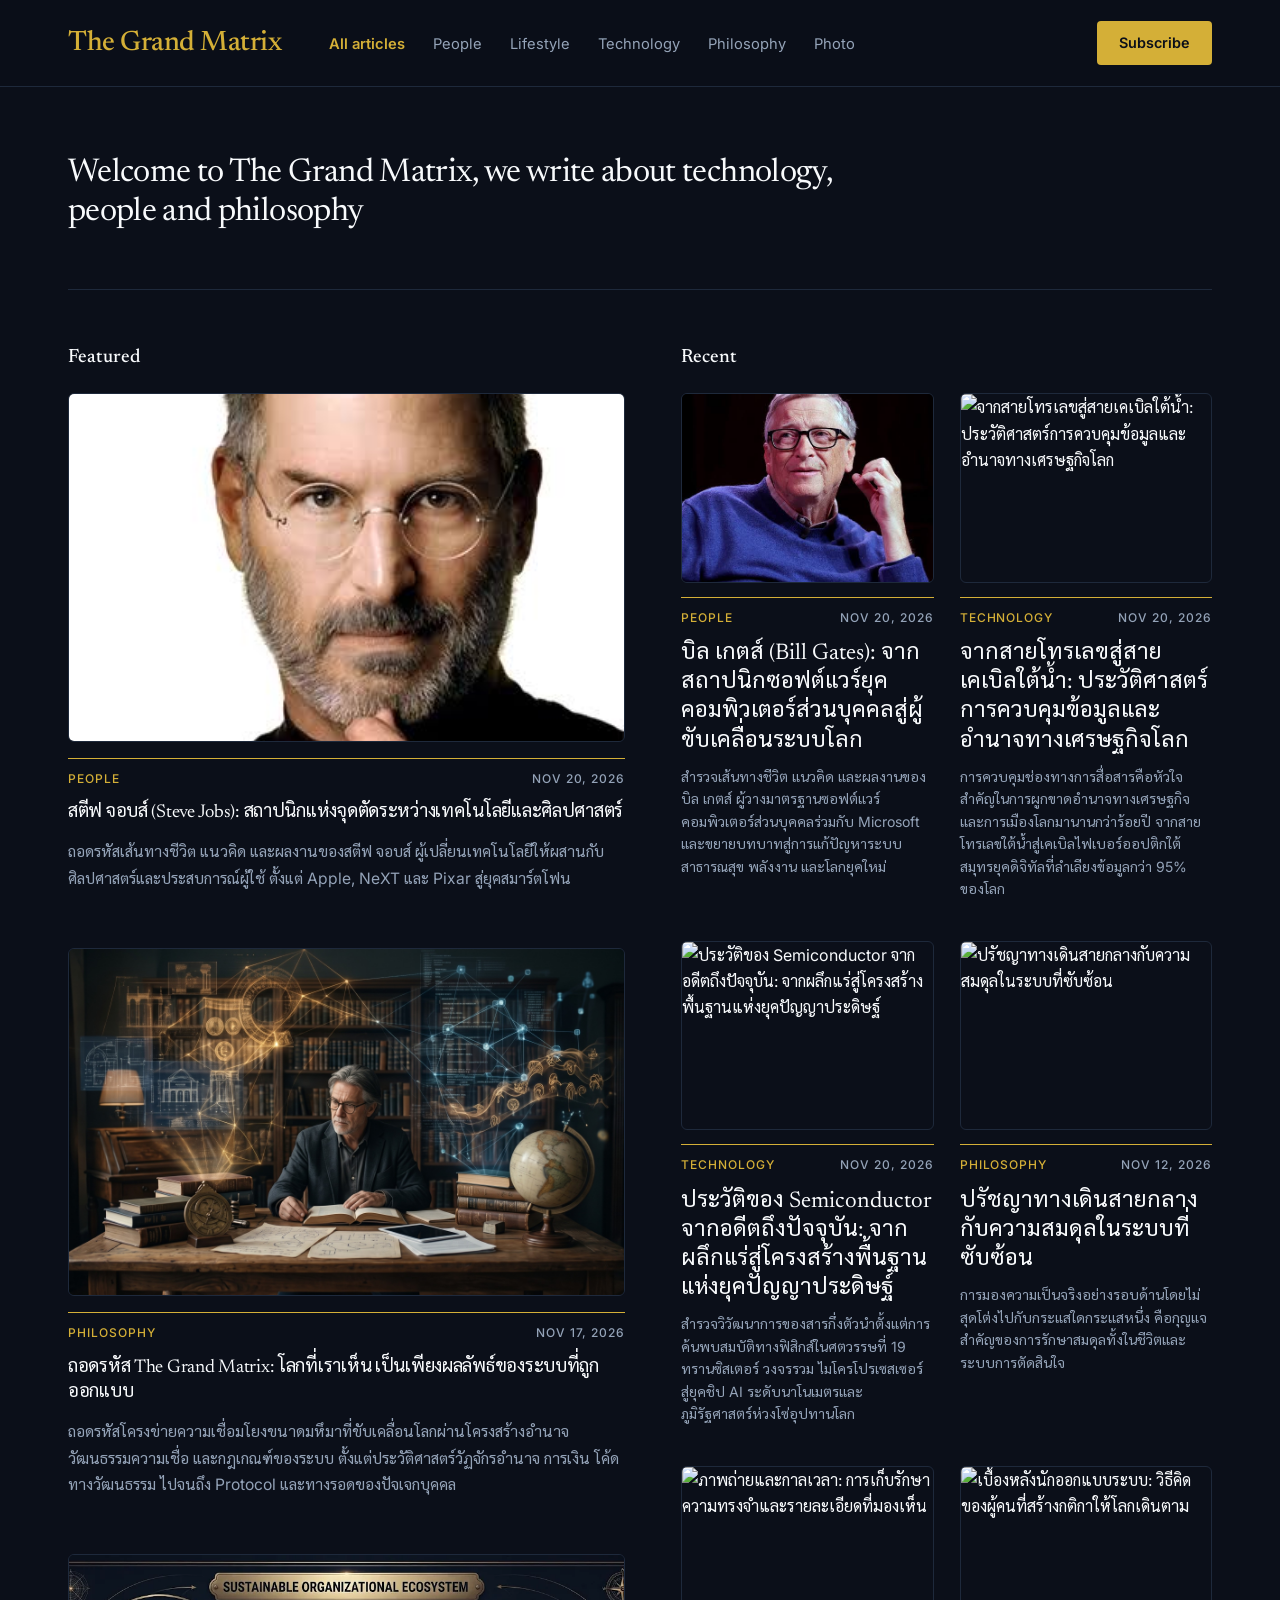
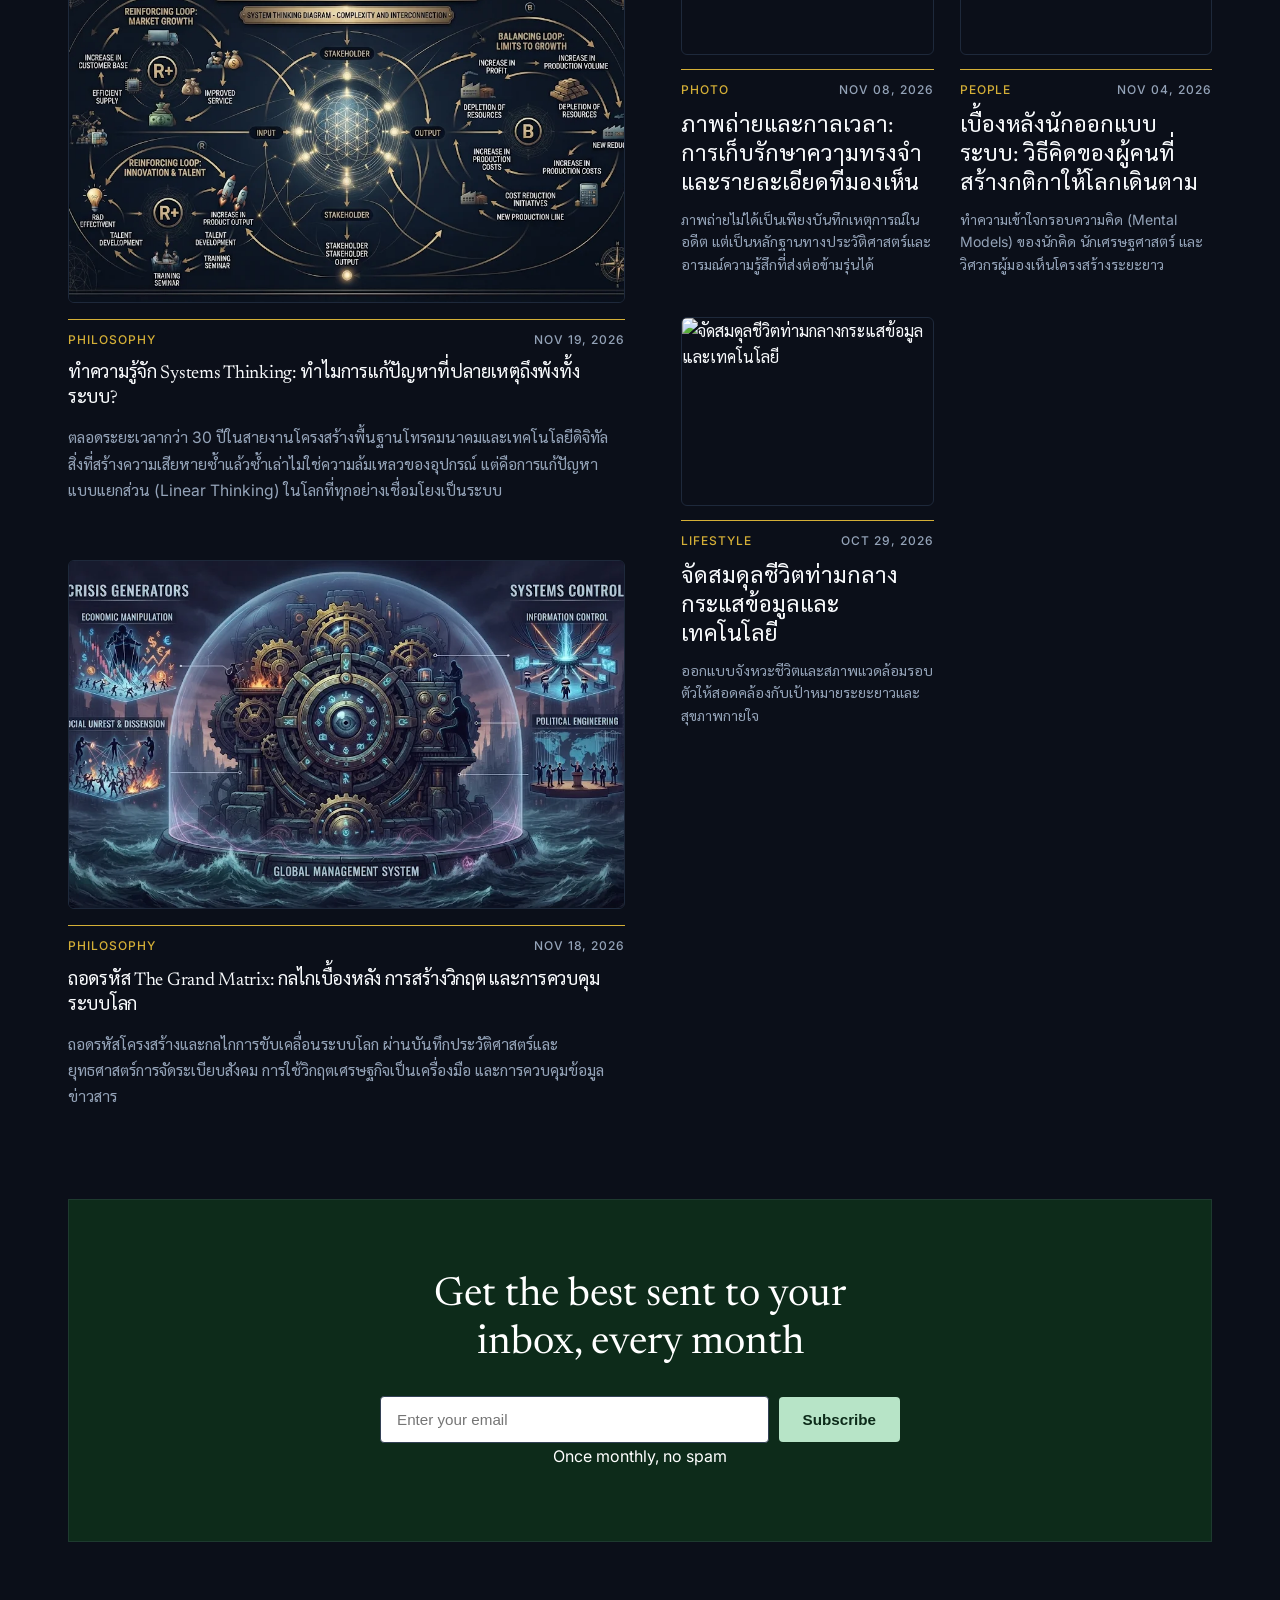
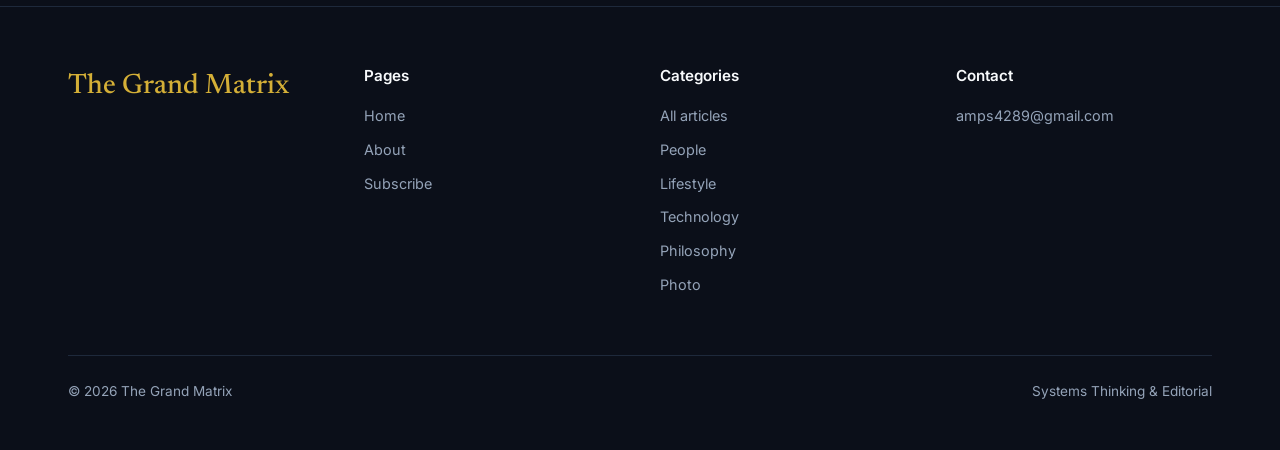
==== index.html @ ad31c452 "Add responsive styles for featured titles Added CSS styles for featured titles with responsive desig" ====
<!DOCTYPE html>
<html lang="th">
<head>
  <meta charset="UTF-8" />
  <meta name="viewport" content="width=device-width, initial-scale=1.0" />
  <title>The Grand Matrix | Technology, People, Lifestyle, Philosophy & Photo</title>
  <meta name="description" content="Welcome to The Grand Matrix, we write about technology, people, lifestyle, philosophy and photo" />
  <link rel="stylesheet" href="style.css" />
</head>
<body>

  <!-- NAVBAR -->
  <header class="navbar">
    <div class="container nav-inner">
      <div class="nav-left">
        <a href="index.html" class="brand-logo">The Grand Matrix</a>
        <ul class="nav-links" id="mainMenu">
          <li><a href="index.html" data-category="ALL" class="active" onclick="filterCategory('ALL', this, event)">All articles</a></li>
          <li><a href="index.html?cat=People" data-category="People" onclick="filterCategory('People', this, event)">People</a></li>
          <li><a href="index.html?cat=Lifestyle" data-category="Lifestyle" onclick="filterCategory('Lifestyle', this, event)">Lifestyle</a></li>
          <li><a href="index.html?cat=Technology" data-category="Technology" onclick="filterCategory('Technology', this, event)">Technology</a></li>
          <li><a href="index.html?cat=Philosophy" data-category="Philosophy" onclick="filterCategory('Philosophy', this, event)">Philosophy</a></li>
          <li><a href="index.html?cat=Photo" data-category="Photo" onclick="filterCategory('Photo', this, event)">Photo</a></li>
        </ul>
      </div>
      <div class="nav-right">
        <a href="#newsletter" class="btn-subscribe">Subscribe</a>
      </div>
      <button class="mobile-toggle" onclick="document.getElementById('mainMenu').classList.toggle('active')">&#9776;</button>
    </div>
  </header>

  <div class="container">
    <!-- HERO SECTION -->
    <section class="hero-section">
      <h1 class="hero-title">Welcome to The Grand Matrix, we write about technology, people and philosophy</h1>
    </section>

    <!-- EDITORIAL ASYMMETRIC GRID -->
    <main class="editorial-layout" id="editorialLayout">
      <!-- Left Column: Featured -->
      <section class="featured-column" id="featuredColumn">
        <div class="section-label">Featured</div>
        <div class="featured-list" id="featuredList"></div>
      </section>

      <!-- Right Column: Recent -->
      <section class="recent-column">
        <div class="section-label" id="recentLabel">Recent</div>
        <div class="recent-grid" id="recentGrid"></div>
      </section>
    </main>

    <!-- NEWSLETTER -->
    <section class="newsletter-box" id="newsletter">
      <h2>Get the best sent to your inbox, every month</h2>
      <form class="newsletter-form" onsubmit="event.preventDefault(); alert('ขอบคุณที่ติดตาม The Grand Matrix ครับ'); this.reset();">
        <input type="email" placeholder="Enter your email" required />
        <button type="submit">Subscribe</button>
      </form>
      <div class="newsletter-note">Once monthly, no spam</div>
    </section>
  </div>

 <!-- FOOTER (3 คอลัมน์: 1. Pages, 2. Categories, 3. Contact) -->
  <footer style="border-top: 1px solid #1e293b; padding: 56px 0 48px 0; color: #94a3b8; width: 100%;">
    <div class="container">
      <div style="display: grid; grid-template-columns: repeat(auto-fit, minmax(180px, 1fr)); gap: 40px; margin-bottom: 48px; align-items: start;">

        <div>
          <a href="index.html" style="font-family: 'Newsreader', 'Sarabun', Georgia, serif; font-size: 1.75rem; font-weight: 500; color: #d4af37; text-decoration: none;">The Grand Matrix</a>
        </div>
<div>
          <h4 style="color: #f8fafc; font-size: 0.95rem; margin-bottom: 16px; font-weight: 600;">Pages</h4>
          <ul style="list-style: none; padding: 0; margin: 0;">
            <li style="margin-bottom: 10px; font-size: 0.9rem;"><a href="index.html" style="color: #94a3b8; text-decoration: none;">Home</a></li>
            <li style="margin-bottom: 10px; font-size: 0.9rem;"><a href="about.html" style="color: #94a3b8; text-decoration: none;">About</a></li>
            <li style="margin-bottom: 10px; font-size: 0.9rem;"><a href="#newsletter" style="color: #94a3b8; text-decoration: none;">Subscribe</a></li>
          </ul>
        </div>
       

        <div>
          <h4 style="color: #f8fafc; font-size: 0.95rem; margin-bottom: 16px; font-weight: 600;">Categories</h4>
          <ul style="list-style: none; padding: 0; margin: 0;">
            <li style="margin-bottom: 10px; font-size: 0.9rem;"><a href="index.html" style="color: #94a3b8; text-decoration: none;">All articles</a></li>
            <li style="margin-bottom: 10px; font-size: 0.9rem;"><a href="index.html?cat=People" style="color: #94a3b8; text-decoration: none;">People</a></li>
            <li style="margin-bottom: 10px; font-size: 0.9rem;"><a href="index.html?cat=Lifestyle" style="color: #94a3b8; text-decoration: none;">Lifestyle</a></li>
            <li style="margin-bottom: 10px; font-size: 0.9rem;"><a href="index.html?cat=Technology" style="color: #94a3b8; text-decoration: none;">Technology</a></li>
            <li style="margin-bottom: 10px; font-size: 0.9rem;"><a href="index.html?cat=Philosophy" style="color: #94a3b8; text-decoration: none;">Philosophy</a></li>
            <li style="margin-bottom: 10px; font-size: 0.9rem;"><a href="index.html?cat=Photo" style="color: #94a3b8; text-decoration: none;">Photo</a></li>
          </ul>
        </div>

        <div>
          <h4 style="color: #f8fafc; font-size: 0.95rem; margin-bottom: 16px; font-weight: 600;">Contact</h4>
          <ul style="list-style: none; padding: 0; margin: 0;">
            <li style="margin-bottom: 10px; font-size: 0.9rem;"><a href="mailto:amps4289@gmail.com" style="color: #94a3b8; text-decoration: none;">amps4289@gmail.com</a></li>
          </ul>
        </div>

      </div>

      <div style="border-top: 1px solid #1e293b; padding-top: 24px; display: flex; justify-content: space-between; font-size: 0.85rem; color: #94a3b8;">
        <span>&copy; 2026 The Grand Matrix</span>
        <span>Systems Thinking &amp; Editorial</span>
      </div>
    </div>
  </footer>

  <script src="posts-data.js"></script>
  <script>
    function renderPosts(category = 'ALL') {
      const featuredList = document.getElementById('featuredList');
      const recentGrid = document.getElementById('recentGrid');
      const featuredColumn = document.getElementById('featuredColumn');
      const editorialLayout = document.getElementById('editorialLayout');
      const recentLabel = document.getElementById('recentLabel');

      featuredList.innerHTML = '';
      recentGrid.innerHTML = '';

      if (category === 'ALL') {
        featuredColumn.style.display = 'block';
        editorialLayout.style.gridTemplateColumns = '';
        recentLabel.textContent = 'Recent';

        const featuredPosts = BLOG_POSTS.filter(p => p.featured);
        const recentPosts = BLOG_POSTS.filter(p => !p.featured);

        featuredPosts.forEach(post => {
          featuredList.innerHTML += `
            <article class="featured-card">
              <a href="post.html?id=${post.id}">
                <img src="${post.image}" alt="${post.title}" loading="lazy" />
              </a>
              <div class="meta-bar">
                <span>${post.category}</span>
                <span class="meta-date">${post.date}</span>
              </div>
              <h2 class="featured-title">
                <a href="post.html?id=${post.id}">${post.title}</a>
              </h2>
              <p class="featured-excerpt">${post.excerpt}</p>
            </article>
          `;
        });

        recentPosts.forEach(post => {
          recentGrid.innerHTML += `
            <article class="recent-card">
              <a href="post.html?id=${post.id}">
                <img src="${post.image}" alt="${post.title}" loading="lazy" />
              </a>
              <div class="meta-bar">
                <span>${post.category}</span>
                <span class="meta-date">${post.date}</span>
              </div>
              <h3 class="recent-title">
                <a href="post.html?id=${post.id}">${post.title}</a>
              </h3>
              <p class="recent-excerpt">${post.excerpt}</p>
            </article>
          `;
        });
      } else {
        featuredColumn.style.display = 'none';
        editorialLayout.style.gridTemplateColumns = '1fr';
        recentLabel.textContent = category;

        const filtered = BLOG_POSTS.filter(p => p.category.toLowerCase() === category.toLowerCase());
        filtered.forEach(post => {
          recentGrid.innerHTML += `
            <article class="recent-card">
              <a href="post.html?id=${post.id}">
                <img src="${post.image}" alt="${post.title}" loading="lazy" />
              </a>
              <div class="meta-bar">
                <span>${post.category}</span>
                <span class="meta-date">${post.date}</span>
              </div>
              <h3 class="recent-title">
                <a href="post.html?id=${post.id}">${post.title}</a>
              </h3>
              <p class="recent-excerpt">${post.excerpt}</p>
            </article>
          `;
        });
      }
    }

    function filterCategory(category, element, event) {
      if (event) event.preventDefault();
      document.querySelectorAll('.nav-links a').forEach(a => a.classList.remove('active'));
      if (element) element.classList.add('active');
      document.getElementById('mainMenu').classList.remove('active');
      renderPosts(category);
    }

    const params = new URLSearchParams(window.location.search);
    const initialCat = params.get('cat') || 'ALL';
    const activeNav = document.querySelector(`.nav-links a[data-category="${initialCat}"]`);
    filterCategory(initialCat, activeNav);
  </script>
  <style>
  body h2.featured-title,
  body h2.featured-title a,
  body .featured-title,
  body .featured-title a {
    font-size: clamp(1rem, 1.45vw, 1.25rem) !important;
    line-height: 1.35 !important;
  }

  @media (max-width: 768px) {
    body h2.featured-title,
    body h2.featured-title a,
    body .featured-title,
    body .featured-title a {
      font-size: 1rem !important;
      line-height: 1.35 !important;
    }
  }
</style>
</body>
</html>
---- style.css ----
@import url('https://fonts.googleapis.com/css2?family=Inter:wght@400;500;600&family=Newsreader:ital,opsz,wght@0,6..72,400;0,6..72,500;0,6..72,600;1,6..72,400&family=Sarabun:wght@300;400;500;600;700&display=swap');

:root {
  --bg-main: #0b0f19;
  --bg-card: #111827;
  --bg-newsletter: #0d2b1a;
  --text-primary: #f8fafc;
  --text-secondary: #94a3b8;
  --accent-gold: #d4af37;
  --accent-mint: #b7e4c7;
  --border-subtle: #1e293b;
  --font-serif: 'Newsreader', 'Sarabun', Georgia, serif;
  --font-sans: 'Inter', 'Sarabun', -apple-system, sans-serif;
}

* {
  box-sizing: border-box;
  margin: 0;
  padding: 0;
}

body {
  background-color: var(--bg-main);
  color: var(--text-primary);
  font-family: var(--font-sans);
  line-height: 1.65;
  -webkit-font-smoothing: antialiased;
}

a {
  color: inherit;
  text-decoration: none;
  transition: color 0.2s ease, opacity 0.2s ease;
}

img {
  max-width: 100%;
  height: auto;
  display: block;
  border-radius: 6px;
}

.container {
  max-width: 1200px;
  margin: 0 auto;
  padding: 0 28px;
}

/* --- 1. NAVBAR --- */
.navbar {
  border-bottom: 1px solid var(--border-subtle);
  padding: 20px 0;
  position: sticky;
  top: 0;
  background: rgba(11, 15, 25, 0.95);
  backdrop-filter: blur(10px);
  z-index: 1000;
}

.nav-inner {
  display: flex;
  justify-content: space-between;
  align-items: center;
}

.nav-left {
  display: flex;
  align-items: center;
  gap: 48px;
}

.brand-logo {
  font-family: var(--font-serif);
  font-size: 1.75rem;
  font-weight: 500;
  color: var(--accent-gold);
  letter-spacing: -0.5px;
}

.nav-links {
  display: flex;
  gap: 28px;
  list-style: none;
}

.nav-links a {
  font-size: 0.92rem;
  color: var(--text-secondary);
  font-weight: 400;
  cursor: pointer;
}

.nav-links a:hover,
.nav-links a.active {
  color: var(--accent-gold);
  font-weight: 600;
}

.nav-right {
  display: flex;
  align-items: center;
  gap: 28px;
}

.nav-right a.about-link {
  font-size: 0.92rem;
  color: var(--text-secondary);
}

.nav-right a.about-link:hover {
  color: var(--text-primary);
}

.btn-subscribe {
  background-color: var(--accent-gold);
  color: #0b0f19 !important;
  padding: 10px 22px;
  border-radius: 4px;
  font-size: 0.9rem;
  font-weight: 600;
}

.btn-subscribe:hover {
  opacity: 0.9;
}

.mobile-toggle {
  display: none;
  background: none;
  border: none;
  color: var(--text-primary);
  font-size: 1.6rem;
  cursor: pointer;
}

/* --- 2. HERO WELCOME SECTION --- */
.hero-section {
  padding: 68px 0 56px 0;
  border-bottom: 1px solid var(--border-subtle);
  margin-bottom: 52px;
}

.hero-title {
  font-family: var(--font-serif);
  font-size: 2.05rem;
  font-weight: 400;
  line-height: 1.18;
  max-width: 780px;
  color: var(--text-primary);
  letter-spacing: -0.02em;
}

/* --- 3. ASYMMETRIC EDITORIAL GRID --- */
.editorial-layout {
  display: grid;
  grid-template-columns: 1.05fr 1fr;
  gap: 56px;
  margin-bottom: 88px;
}

.section-label {
  font-family: var(--font-serif);
  font-size: 1.2rem;
  color: var(--text-primary);
  margin-bottom: 20px;
  font-weight: 500;
}

.featured-list {
  display: flex;
  flex-direction: column;
  gap: 56px;
}

.featured-card img {
  width: 100%;
  aspect-ratio: 16 / 10;
  object-fit: cover;
  margin-bottom: 16px;
  border: 1px solid var(--border-subtle);
}

.meta-bar {
  display: flex;
  justify-content: space-between;
  align-items: center;
  border-top: 1px solid var(--accent-gold);
  padding-top: 10px;
  margin-bottom: 12px;
  font-size: 0.75rem;
  text-transform: uppercase;
  letter-spacing: 0.08em;
  color: var(--accent-gold);
  font-weight: 500;
}

.meta-date {
  color: var(--text-secondary);
}

.featured-title {
  font-family: var(--font-serif);
  font-size: 2.35rem;
  line-height: 1.2;
  margin-bottom: 14px;
  font-weight: 400;
  color: var(--text-primary);
  letter-spacing: -0.015em;
}

.featured-title a:hover {
  color: var(--accent-gold);
}

.featured-excerpt {
  color: var(--text-secondary);
  font-size: 0.98rem;
  line-height: 1.68;
}

.recent-grid {
  display: grid;
  grid-template-columns: 1fr 1fr;
  gap: 40px 26px;
}

.recent-card img {
  width: 100%;
  aspect-ratio: 4 / 3;
  object-fit: cover;
  margin-bottom: 14px;
  border: 1px solid var(--border-subtle);
}

.recent-title {
  font-family: var(--font-serif);
  font-size: 1.42rem;
  line-height: 1.28;
  margin-bottom: 10px;
  font-weight: 400;
  color: var(--text-primary);
}

.recent-title a:hover {
  color: var(--accent-gold);
}

.recent-excerpt {
  color: var(--text-secondary);
  font-size: 0.88rem;
  line-height: 1.6;
}

/* --- 4. SINGLE POST VIEW --- */
.single-post-wrap {
  max-width: 780px;
  margin: 48px auto 84px auto;
}

.back-link {
  display: inline-block;
  color: var(--accent-gold);
  font-size: 0.9rem;
  margin-bottom: 24px;
  font-weight: 500;
}

.single-post-title {
  font-family: var(--font-serif);
  font-size: 2.8rem;
  line-height: 1.2;
  margin-bottom: 24px;
  color: var(--text-primary);
  font-weight: 400;
}

.single-hero-img {
  width: 100%;
  aspect-ratio: 16 / 9;
  object-fit: cover;
  margin-bottom: 36px;
  border: 1px solid var(--border-subtle);
}

.single-post-body {
  font-size: 1.08rem;
  line-height: 1.85;
  color: #cbd5e1;
}

.single-post-body h2,
.single-post-body h3 {
  font-family: var(--font-serif);
  color: var(--accent-gold);
  font-weight: 500;
  margin: 36px 0 14px 0;
}

.single-post-body p {
  margin-bottom: 22px;
}

.single-post-body blockquote {
  border-left: 2px solid var(--accent-gold);
  padding-left: 20px;
  margin: 28px 0;
  color: var(--text-primary);
  font-family: var(--font-serif);
  font-size: 1.25rem;
  font-style: italic;
}

.video-container {
  position: relative;
  padding-bottom: 56.25%;
  height: 0;
  overflow: hidden;
  border-radius: 6px;
  border: 1px solid var(--border-subtle);
  margin: 32px 0;
}

.video-container iframe {
  position: absolute;
  top: 0;
  left: 0;
  width: 100%;
  height: 100%;
  border: 0;
}

.keywords-box {
  margin-top: 40px;
  padding-top: 20px;
  border-top: 1px solid var(--border-subtle);
  display: flex;
  flex-wrap: wrap;
  gap: 8px;
  align-items: center;
}

.keyword-tag {
  background: var(--bg-card);
  border: 1px solid var(--border-subtle);
  color: var(--text-secondary);
  font-size: 0.8rem;
  padding: 4px 12px;
  border-radius: 4px;
}

/* --- 5. NEWSLETTER BANNER (กล่องแนวนอนตามภาพตัวอย่าง) --- */
.newsletter-box {
  background-color: var(--bg-newsletter);
  border: 1px solid #1e3a2f;
  color: #ffffff;
  padding: 72px 24px;
  text-align: center;
  margin-bottom: 64px;
}

.newsletter-box h2 {
  font-family: var(--font-serif);
  font-size: 2.5rem;
  font-weight: 400;
  max-width: 520px;
  margin: 0 auto 28px auto;
  line-height: 1.2;
}

.newsletter-form {
  display: flex;
  flex-direction: row;
  justify-content: center;
  align-items: center;
  max-width: 520px;
  margin: 0 auto;
  gap: 10px;
}

.newsletter-form input {
  flex: 1;
  padding: 14px 16px;
  border-radius: 4px;
  border: 1px solid #334155;
  background: #ffffff;
  color: #0b0f19;
  font-size: 0.95rem;
}

.newsletter-form button {
  padding: 14px 24px;
  border-radius: 4px;
  border: none;
  background: var(--accent-mint);
  color: #0d2b1a;
  font-weight: 600;
  font-size: 0.95rem;
  cursor: pointer;
  white-space: nowrap;

/* --- บังคับจัด Footer เป็น 4 ส่วนแนวนอน (โลโก้ซ้าย + 3 คอลัมน์: Pages, Categories, Contact) --- */
.site-footer {
  border-top: 1px solid #1e293b;
  padding: 56px 0 48px 0;
  color: #94a3b8;
  width: 100%;
}

.footer-grid {
  display: grid !important;
  grid-template-columns: 1.6fr 1fr 1fr 1.3fr !important;
  gap: 40px !important;
  margin-bottom: 48px !important;
  align-items: start !important;
}

.footer-col h4 {
  color: #f8fafc !important;
  font-size: 0.95rem !important;
  margin-bottom: 16px !important;
  font-weight: 600 !important;
}

.footer-col ul {
  list-style: none !important;
  padding: 0 !important;
  margin: 0 !important;
}

.footer-col li {
  margin-bottom: 10px !important;
  font-size: 0.9rem !important;
  list-style-type: none !important;
}

.footer-col a {
  color: #94a3b8 !important;
  text-decoration: none !important;
}

.footer-col a:hover {
  color: #d4af37 !important;
}

.footer-bottom {
  border-top: 1px solid #1e293b;
  padding-top: 24px;
  display: flex;
  justify-content: space-between;
  font-size: 0.85rem;
  color: #94a3b8;
}

/* บนมือถือหรือจอแคบ ให้เรียงเป็น 2 คอลัมน์ หรือ 1 คอลัมน์อัตโนมัติ */
@media (max-width: 768px) {
  .footer-grid {
    grid-template-columns: 1fr 1fr !important;
    gap: 28px !important;
  }
}

@media (max-width: 480px) {
  .footer-grid {
    grid-template-columns: 1fr !important;
  }

  /* ปรับขนาด Header / Title ให้ยืดหยุ่นตามขนาดหน้าจอ (Responsive) */
header h1, .site-title, .logo {
  font-size: clamp(1.35rem, 3.5vw, 2.2rem) !important;
  line-height: 1.25 !important;
}

/* หัวข้อหลักของบทความในหน้าอ่านบทความ (post.html) */
.post-header h1, article h1, .article-title {
  font-size: clamp(1.45rem, 4vw, 2.3rem) !important;
  line-height: 1.35 !important;
}

/* หัวข้อย่อยภายในเนื้อหาบทความ */
.post-content h2, article h2 {
  font-size: clamp(1.15rem, 3vw, 1.5rem) !important;
  line-height: 1.4 !important;
  margin-top: 1.6rem !important;
}

.post-content h3, article h3 {
  font-size: clamp(1.05rem, 2.5vw, 1.25rem) !important;
  line-height: 1.4 !important;
}

/* ปรับลดขนาดเพิ่มเติมเฉพาะบนหน้าจอมือถือ (กว้างไม่เกิน 768px) */
@media (max-width: 768px) {
  header h1, .site-title, .logo {
    font-size: 1.3rem !important;
  }

  .post-header h1, article h1, .article-title {
    font-size: 1.4rem !important;
    line-height: 1.35 !important;
  }

  .post-content h2, article h2 {
    font-size: 1.15rem !important;
  }

  /* หัวข้อการ์ดบทความในหน้าแรก (index.html) */
  .post-card h2, .post-card h3, .card-title {
    font-size: 1.1rem !important;
    line-height: 1.35 !important;
  }
}
  /* ปรับขนาดหัวข้อหลัก (H1) ของบทความให้เล็กลงอีกนิดและสมดุลบนมือถือ */
.post-header h1,
.article-header h1,
article h1,
h1.post-title,
h1.article-title {
  font-size: clamp(1.2rem, 2.8vw, 1.85rem) !important;
  line-height: 1.32 !important;
  margin-top: 0.4rem !important;
  margin-bottom: 0.75rem !important;
}

/* ปรับขนาดข้อความเกริ่นนำ (Excerpt / Lead) ใต้หัวข้อให้อยู่ในสัดส่วนที่พอดี */
.post-header p,
.article-header p,
.post-excerpt,
.article-excerpt {
  font-size: clamp(0.88rem, 1.5vw, 1.02rem) !important;
  line-height: 1.55 !important;
}

/* ปรับลดเพิ่มเติมเฉพาะหน้าจอมือถือ */
@media (max-width: 768px) {
  .post-header h1,
  .article-header h1,
  article h1,
  h1.post-title,
  h1.article-title {
    font-size: 1.15rem !important;
    line-height: 1.32 !important;
  }

  .post-header p,
  .article-header p,
  .post-excerpt,
  .article-excerpt {
    font-size: 0.86rem !important;
    line-height: 1.5 !important;
  }
}/* 1. ปรับขนาดข้อความ Welcome ด้านบนสุดให้เล็กลงและกระชับขึ้น */
.hero h1,
.hero-title,
.welcome-title,
section.hero h1,
main > section:first-child h1 {
  font-size: clamp(1.35rem, 2.6vw, 2.05rem) !important;
  line-height: 1.3 !important;
}

/* 2. ปรับขนาดหัวข้อในคอลัมน์ Featured ให้เล็กลง เพื่อให้สมดุลกับด้านล่าง */
.featured h2,
.featured h3,
.featured-post h2,
.featured-post h3,
.featured-card h2,
.featured-card h3,
[class*="featured"] h2,
[class*="featured"] h3 {
  font-size: clamp(1.1rem, 1.65vw, 1.15rem) !important;
  line-height: 1.35 !important;
}

/* ปรับลดเพิ่มเติมเฉพาะหน้าจอมือถือ (กว้างไม่เกิน 768px) */
@media (max-width: 768px) {
  .hero h1,
  .hero-title,
  .welcome-title,
  section.hero h1,
  main > section:first-child h1 {
    font-size: 1.25rem !important;
    line-height: 1.32 !important;
  }

  .featured h2,
  .featured h3,
  .featured-post h2,
  .featured-post h3,
  .featured-card h2,
  .featured-card h3,
  [class*="featured"] h2,
  [class*="featured"] h3 {
    font-size: 1.05rem !important;
    line-height: 1.35 !important;
  }
}
  
}
/* ปรับขนาดหัวข้อ Featured ให้เล็กลงและสมดุลทั้งบนคอมและมือถือ */
h2.featured-title,
h2.featured-title a,
.featured-title,
.featured-title a {
  font-size: clamp(1rem, 1.45vw, 1.25rem) !important;
  line-height: 1.35 !important;
}

@media (max-width: 768px) {
  h2.featured-title,
  h2.featured-title a,
  .featured-title,
  .featured-title a {
    font-size: 1rem !important;
    line-height: 1.35 !important;
  }
}
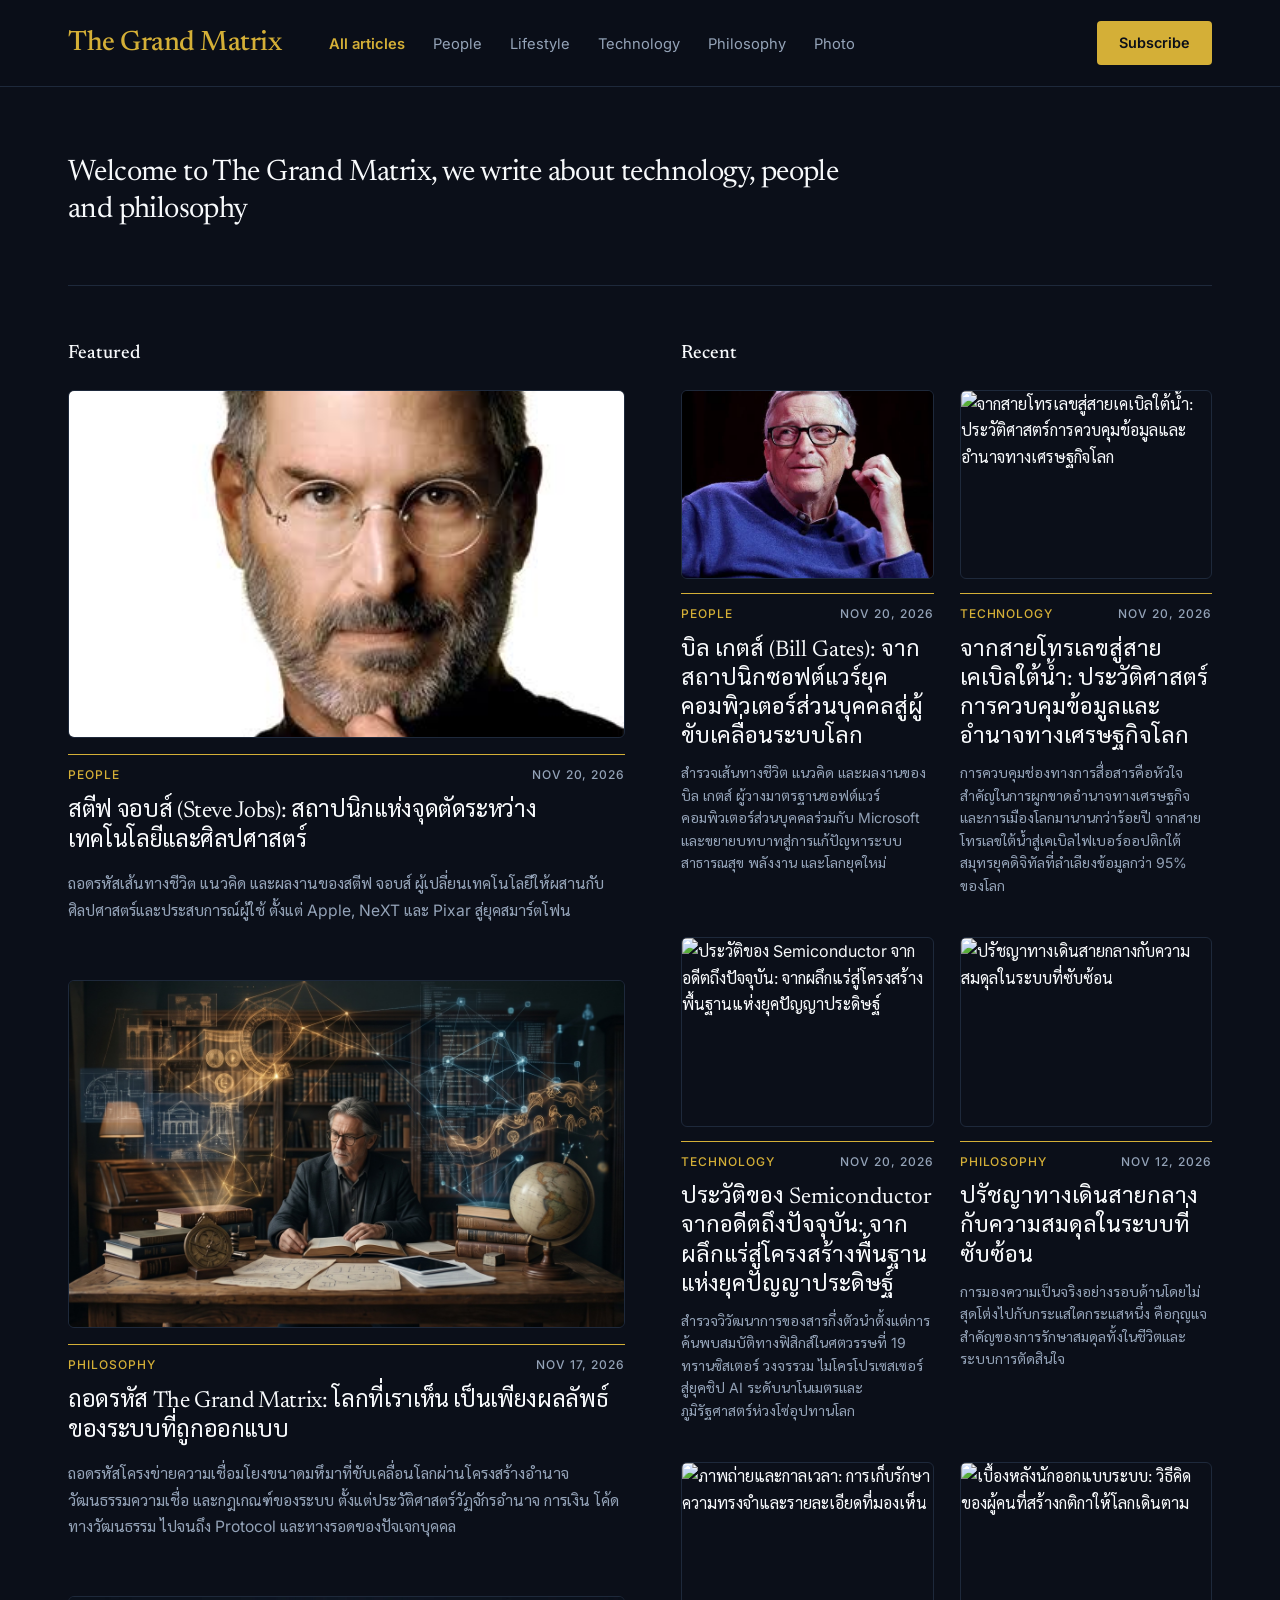
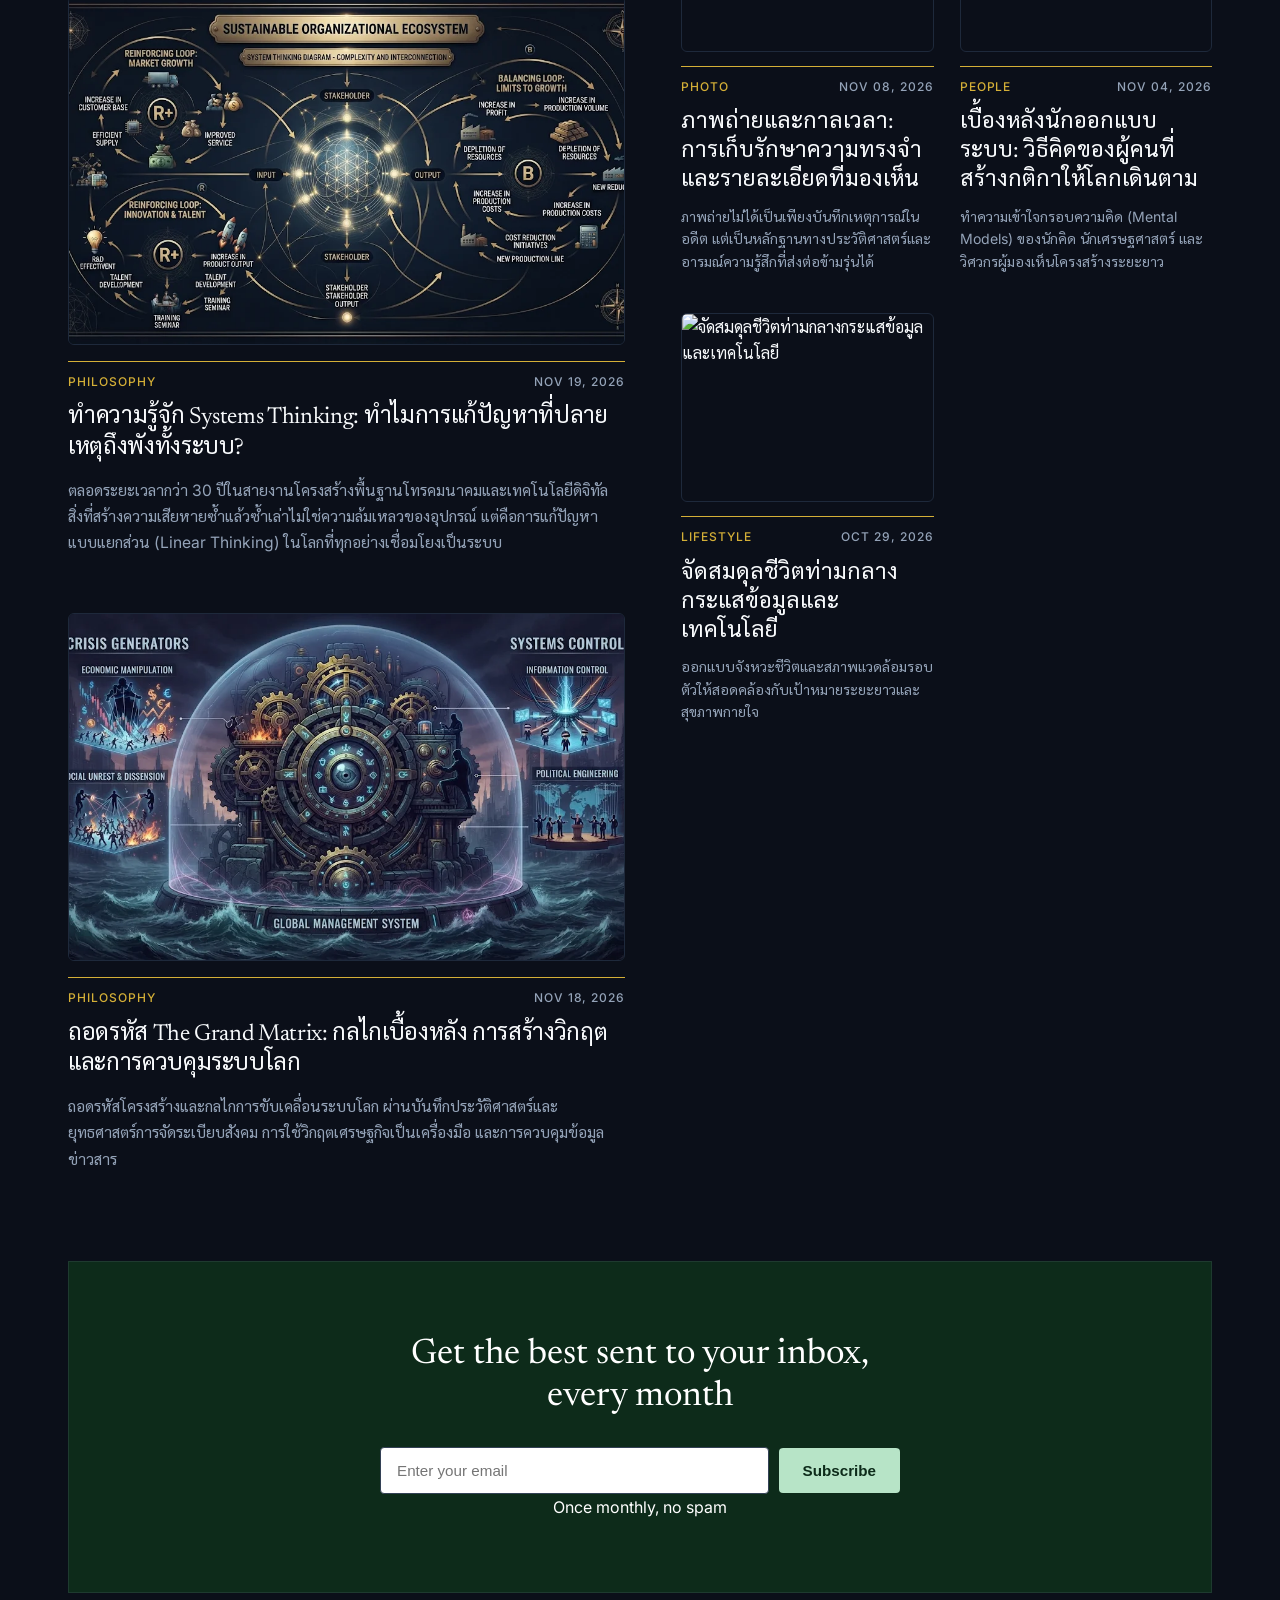
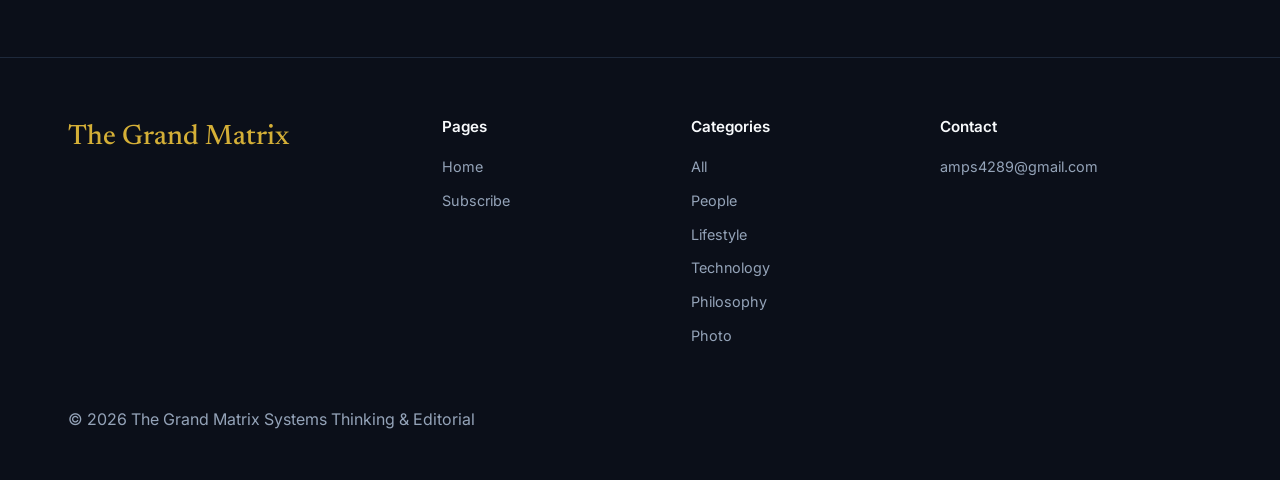
==== commit 3ed7ac27: "Add files via upload" ====
--- a/index.html
+++ b/index.html
@@ -62,46 +62,45 @@
     </section>
   </div>
 
- <!-- FOOTER (3 คอลัมน์: 1. Pages, 2. Categories, 3. Contact) -->
-  <footer style="border-top: 1px solid #1e293b; padding: 56px 0 48px 0; color: #94a3b8; width: 100%;">
+  <!-- FOOTER (3 คอลัมน์: 1. Pages, 2. Categories, 3. Contact) -->
+  <footer class="site-footer">
     <div class="container">
-      <div style="display: grid; grid-template-columns: repeat(auto-fit, minmax(180px, 1fr)); gap: 40px; margin-bottom: 48px; align-items: start;">
+      <div class="footer-grid">
 
         <div>
           <a href="index.html" style="font-family: 'Newsreader', 'Sarabun', Georgia, serif; font-size: 1.75rem; font-weight: 500; color: #d4af37; text-decoration: none;">The Grand Matrix</a>
         </div>
-<div>
-          <h4 style="color: #f8fafc; font-size: 0.95rem; margin-bottom: 16px; font-weight: 600;">Pages</h4>
-          <ul style="list-style: none; padding: 0; margin: 0;">
-            <li style="margin-bottom: 10px; font-size: 0.9rem;"><a href="index.html" style="color: #94a3b8; text-decoration: none;">Home</a></li>
-            <li style="margin-bottom: 10px; font-size: 0.9rem;"><a href="about.html" style="color: #94a3b8; text-decoration: none;">About</a></li>
-            <li style="margin-bottom: 10px; font-size: 0.9rem;"><a href="#newsletter" style="color: #94a3b8; text-decoration: none;">Subscribe</a></li>
+
+        <div class="footer-col">
+          <h4>Pages</h4>
+          <ul>
+            <li><a href="index.html">Home</a></li>
+            <li><a href="#newsletter">Subscribe</a></li>
           </ul>
         </div>
-       
-
-        <div>
-          <h4 style="color: #f8fafc; font-size: 0.95rem; margin-bottom: 16px; font-weight: 600;">Categories</h4>
-          <ul style="list-style: none; padding: 0; margin: 0;">
-            <li style="margin-bottom: 10px; font-size: 0.9rem;"><a href="index.html" style="color: #94a3b8; text-decoration: none;">All articles</a></li>
-            <li style="margin-bottom: 10px; font-size: 0.9rem;"><a href="index.html?cat=People" style="color: #94a3b8; text-decoration: none;">People</a></li>
-            <li style="margin-bottom: 10px; font-size: 0.9rem;"><a href="index.html?cat=Lifestyle" style="color: #94a3b8; text-decoration: none;">Lifestyle</a></li>
-            <li style="margin-bottom: 10px; font-size: 0.9rem;"><a href="index.html?cat=Technology" style="color: #94a3b8; text-decoration: none;">Technology</a></li>
-            <li style="margin-bottom: 10px; font-size: 0.9rem;"><a href="index.html?cat=Philosophy" style="color: #94a3b8; text-decoration: none;">Philosophy</a></li>
-            <li style="margin-bottom: 10px; font-size: 0.9rem;"><a href="index.html?cat=Photo" style="color: #94a3b8; text-decoration: none;">Photo</a></li>
+
+        <div class="footer-col">
+          <h4>Categories</h4>
+          <ul>
+            <li><a href="index.html">All</a></li>
+            <li><a href="index.html?cat=People">People</a></li>
+            <li><a href="index.html?cat=Lifestyle">Lifestyle</a></li>
+            <li><a href="index.html?cat=Technology">Technology</a></li>
+            <li><a href="index.html?cat=Philosophy">Philosophy</a></li>
+            <li><a href="index.html?cat=Photo">Photo</a></li>
           </ul>
         </div>
 
-        <div>
-          <h4 style="color: #f8fafc; font-size: 0.95rem; margin-bottom: 16px; font-weight: 600;">Contact</h4>
-          <ul style="list-style: none; padding: 0; margin: 0;">
-            <li style="margin-bottom: 10px; font-size: 0.9rem;"><a href="mailto:amps4289@gmail.com" style="color: #94a3b8; text-decoration: none;">amps4289@gmail.com</a></li>
+        <div class="footer-col">
+          <h4>Contact</h4>
+          <ul>
+            <li><a href="mailto:amps4289@gmail.com">amps4289@gmail.com</a></li>
           </ul>
         </div>
 
       </div>
 
-      <div style="border-top: 1px solid #1e293b; padding-top: 24px; display: flex; justify-content: space-between; font-size: 0.85rem; color: #94a3b8;">
+      <div class="footer-bottom">
         <span>&copy; 2026 The Grand Matrix</span>
         <span>Systems Thinking &amp; Editorial</span>
       </div>
@@ -202,24 +201,5 @@
     const activeNav = document.querySelector(`.nav-links a[data-category="${initialCat}"]`);
     filterCategory(initialCat, activeNav);
   </script>
-  <style>
-  body h2.featured-title,
-  body h2.featured-title a,
-  body .featured-title,
-  body .featured-title a {
-    font-size: clamp(1rem, 1.45vw, 1.25rem) !important;
-    line-height: 1.35 !important;
-  }
-
-  @media (max-width: 768px) {
-    body h2.featured-title,
-    body h2.featured-title a,
-    body .featured-title,
-    body .featured-title a {
-      font-size: 1rem !important;
-      line-height: 1.35 !important;
-    }
-  }
-</style>
 </body>
-</html>
+</html>
--- a/style.css
+++ b/style.css
@@ -140,11 +140,12 @@
   margin-bottom: 52px;
 }
 
+/* ขนาด Welcome บนคอมพิวเตอร์ (ปรับตัวเลขนี้ได้ทั้งเพิ่มและลด) */
 .hero-title {
   font-family: var(--font-serif);
-  font-size: 2.05rem;
-  font-weight: 400;
-  line-height: 1.18;
+  font-size: 1.85rem;
+  font-weight: 400;
+  line-height: 1.25;
   max-width: 780px;
   color: var(--text-primary);
   letter-spacing: -0.02em;
@@ -198,10 +199,12 @@
   color: var(--text-secondary);
 }
 
-.featured-title {
-  font-family: var(--font-serif);
-  font-size: 2.35rem;
-  line-height: 1.2;
+/* ขนาดหัวข้อ Featured บนคอมพิวเตอร์ (ปรับตัวเลขนี้ได้ทั้งเพิ่มและลด) */
+.featured-title,
+.featured-title a {
+  font-family: var(--font-serif);
+  font-size: 1.45rem;
+  line-height: 1.3;
   margin-bottom: 14px;
   font-weight: 400;
   color: var(--text-primary);
@@ -267,8 +270,8 @@
 
 .single-post-title {
   font-family: var(--font-serif);
-  font-size: 2.8rem;
-  line-height: 1.2;
+  font-size: 2.2rem;
+  line-height: 1.25;
   margin-bottom: 24px;
   color: var(--text-primary);
   font-weight: 400;
@@ -348,7 +351,7 @@
   border-radius: 4px;
 }
 
-/* --- 5. NEWSLETTER BANNER (กล่องแนวนอนตามภาพตัวอย่าง) --- */
+/* --- 5. NEWSLETTER BANNER --- */
 .newsletter-box {
   background-color: var(--bg-newsletter);
   border: 1px solid #1e3a2f;
@@ -360,7 +363,7 @@
 
 .newsletter-box h2 {
   font-family: var(--font-serif);
-  font-size: 2.5rem;
+  font-size: 2.2rem;
   font-weight: 400;
   max-width: 520px;
   margin: 0 auto 28px auto;
@@ -397,8 +400,9 @@
   font-size: 0.95rem;
   cursor: pointer;
   white-space: nowrap;
-
-/* --- บังคับจัด Footer เป็น 4 ส่วนแนวนอน (โลโก้ซ้าย + 3 คอลัมน์: Pages, Categories, Contact) --- */
+}
+
+/* --- 6. FOOTER --- */
 .site-footer {
   border-top: 1px solid #1e293b;
   padding: 56px 0 48px 0;
@@ -407,210 +411,36 @@
 }
 
 .footer-grid {
-  display: grid !important;
-  grid-template-columns: 1.6fr 1fr 1fr 1.3fr !important;
-  gap: 40px !important;
-  margin-bottom: 48px !important;
-  align-items: start !important;
+  display: grid;
+  grid-template-columns: 1.6fr 1fr 1fr 1.3fr;
+  gap: 40px;
+  margin-bottom: 48px;
+  align-items: start;
 }
 
 .footer-col h4 {
-  color: #f8fafc !important;
-  font-size: 0.95rem !important;
-  margin-bottom: 16px !important;
-  font-weight: 600 !important;
+  color: #f8fafc;
+  font-size: 0.95rem;
+  margin-bottom: 16px;
+  font-weight: 600;
 }
 
 .footer-col ul {
-  list-style: none !important;
-  padding: 0 !important;
-  margin: 0 !important;
+  list-style: none;
+  padding: 0;
+  margin: 0;
 }
 
 .footer-col li {
-  margin-bottom: 10px !important;
-  font-size: 0.9rem !important;
-  list-style-type: none !important;
+  margin-bottom: 10px;
+  font-size: 0.9rem;
+  list-style-type: none;
 }
 
 .footer-col a {
-  color: #94a3b8 !important;
-  text-decoration: none !important;
+  color: #94a3b8;
+  text-decoration: none;
 }
 
 .footer-col a:hover {
-  color: #d4af37 !important;
-}
-
-.footer-bottom {
-  border-top: 1px solid #1e293b;
-  padding-top: 24px;
-  display: flex;
-  justify-content: space-between;
-  font-size: 0.85rem;
-  color: #94a3b8;
-}
-
-/* บนมือถือหรือจอแคบ ให้เรียงเป็น 2 คอลัมน์ หรือ 1 คอลัมน์อัตโนมัติ */
-@media (max-width: 768px) {
-  .footer-grid {
-    grid-template-columns: 1fr 1fr !important;
-    gap: 28px !important;
-  }
-}
-
-@media (max-width: 480px) {
-  .footer-grid {
-    grid-template-columns: 1fr !important;
-  }
-
-  /* ปรับขนาด Header / Title ให้ยืดหยุ่นตามขนาดหน้าจอ (Responsive) */
-header h1, .site-title, .logo {
-  font-size: clamp(1.35rem, 3.5vw, 2.2rem) !important;
-  line-height: 1.25 !important;
-}
-
-/* หัวข้อหลักของบทความในหน้าอ่านบทความ (post.html) */
-.post-header h1, article h1, .article-title {
-  font-size: clamp(1.45rem, 4vw, 2.3rem) !important;
-  line-height: 1.35 !important;
-}
-
-/* หัวข้อย่อยภายในเนื้อหาบทความ */
-.post-content h2, article h2 {
-  font-size: clamp(1.15rem, 3vw, 1.5rem) !important;
-  line-height: 1.4 !important;
-  margin-top: 1.6rem !important;
-}
-
-.post-content h3, article h3 {
-  font-size: clamp(1.05rem, 2.5vw, 1.25rem) !important;
-  line-height: 1.4 !important;
-}
-
-/* ปรับลดขนาดเพิ่มเติมเฉพาะบนหน้าจอมือถือ (กว้างไม่เกิน 768px) */
-@media (max-width: 768px) {
-  header h1, .site-title, .logo {
-    font-size: 1.3rem !important;
-  }
-
-  .post-header h1, article h1, .article-title {
-    font-size: 1.4rem !important;
-    line-height: 1.35 !important;
-  }
-
-  .post-content h2, article h2 {
-    font-size: 1.15rem !important;
-  }
-
-  /* หัวข้อการ์ดบทความในหน้าแรก (index.html) */
-  .post-card h2, .post-card h3, .card-title {
-    font-size: 1.1rem !important;
-    line-height: 1.35 !important;
-  }
-}
-  /* ปรับขนาดหัวข้อหลัก (H1) ของบทความให้เล็กลงอีกนิดและสมดุลบนมือถือ */
-.post-header h1,
-.article-header h1,
-article h1,
-h1.post-title,
-h1.article-title {
-  font-size: clamp(1.2rem, 2.8vw, 1.85rem) !important;
-  line-height: 1.32 !important;
-  margin-top: 0.4rem !important;
-  margin-bottom: 0.75rem !important;
-}
-
-/* ปรับขนาดข้อความเกริ่นนำ (Excerpt / Lead) ใต้หัวข้อให้อยู่ในสัดส่วนที่พอดี */
-.post-header p,
-.article-header p,
-.post-excerpt,
-.article-excerpt {
-  font-size: clamp(0.88rem, 1.5vw, 1.02rem) !important;
-  line-height: 1.55 !important;
-}
-
-/* ปรับลดเพิ่มเติมเฉพาะหน้าจอมือถือ */
-@media (max-width: 768px) {
-  .post-header h1,
-  .article-header h1,
-  article h1,
-  h1.post-title,
-  h1.article-title {
-    font-size: 1.15rem !important;
-    line-height: 1.32 !important;
-  }
-
-  .post-header p,
-  .article-header p,
-  .post-excerpt,
-  .article-excerpt {
-    font-size: 0.86rem !important;
-    line-height: 1.5 !important;
-  }
-}/* 1. ปรับขนาดข้อความ Welcome ด้านบนสุดให้เล็กลงและกระชับขึ้น */
-.hero h1,
-.hero-title,
-.welcome-title,
-section.hero h1,
-main > section:first-child h1 {
-  font-size: clamp(1.35rem, 2.6vw, 2.05rem) !important;
-  line-height: 1.3 !important;
-}
-
-/* 2. ปรับขนาดหัวข้อในคอลัมน์ Featured ให้เล็กลง เพื่อให้สมดุลกับด้านล่าง */
-.featured h2,
-.featured h3,
-.featured-post h2,
-.featured-post h3,
-.featured-card h2,
-.featured-card h3,
-[class*="featured"] h2,
-[class*="featured"] h3 {
-  font-size: clamp(1.1rem, 1.65vw, 1.15rem) !important;
-  line-height: 1.35 !important;
-}
-
-/* ปรับลดเพิ่มเติมเฉพาะหน้าจอมือถือ (กว้างไม่เกิน 768px) */
-@media (max-width: 768px) {
-  .hero h1,
-  .hero-title,
-  .welcome-title,
-  section.hero h1,
-  main > section:first-child h1 {
-    font-size: 1.25rem !important;
-    line-height: 1.32 !important;
-  }
-
-  .featured h2,
-  .featured h3,
-  .featured-post h2,
-  .featured-post h3,
-  .featured-card h2,
-  .featured-card h3,
-  [class*="featured"] h2,
-  [class*="featured"] h3 {
-    font-size: 1.05rem !important;
-    line-height: 1.35 !important;
-  }
-}
-  
-}
-/* ปรับขนาดหัวข้อ Featured ให้เล็กลงและสมดุลทั้งบนคอมและมือถือ */
-h2.featured-title,
-h2.featured-title a,
-.featured-title,
-.featured-title a {
-  font-size: clamp(1rem, 1.45vw, 1.25rem) !important;
-  line-height: 1.35 !important;
-}
-
-@media (max-width: 768px) {
-  h2.featured-title,
-  h2.featured-title a,
-  .featured-title,
-  .featured-title a {
-    font-size: 1rem !important;
-    line-height: 1.35 !important;
-  }
-}
+  color: #d4af37;
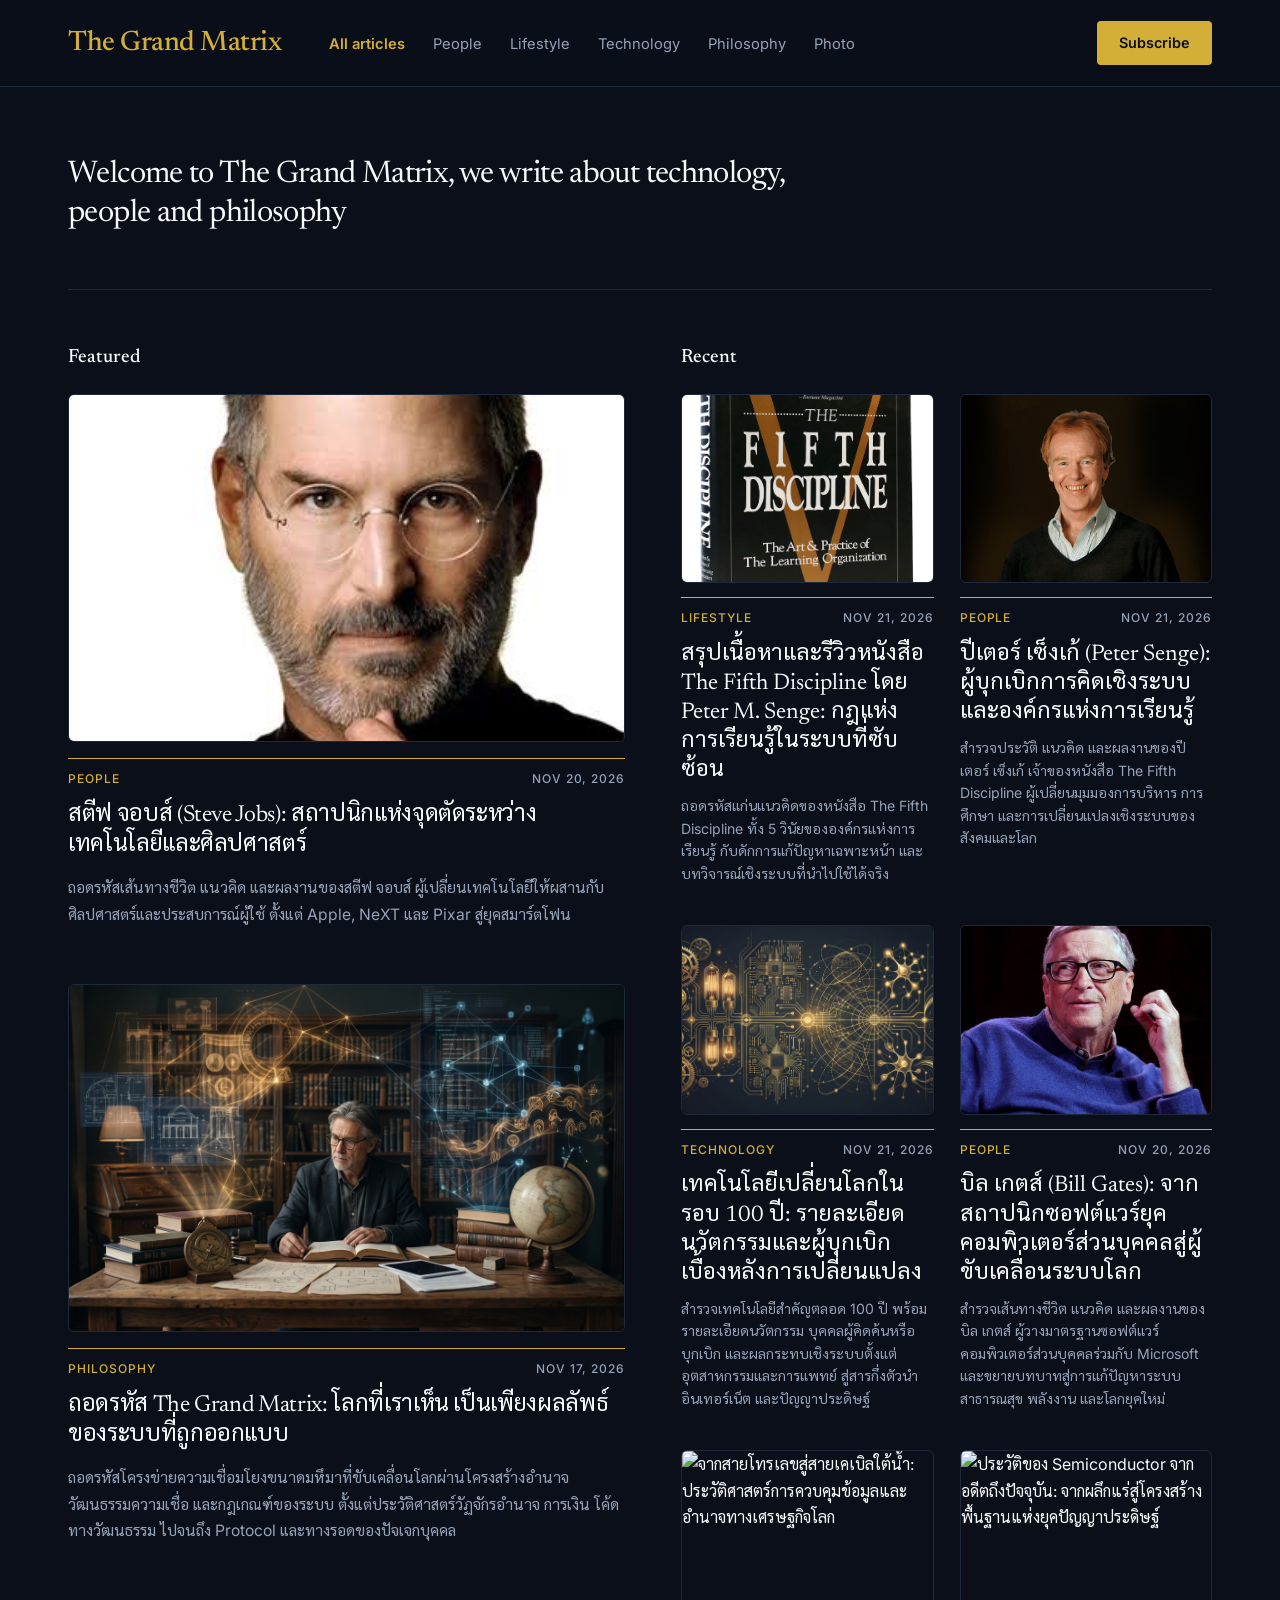
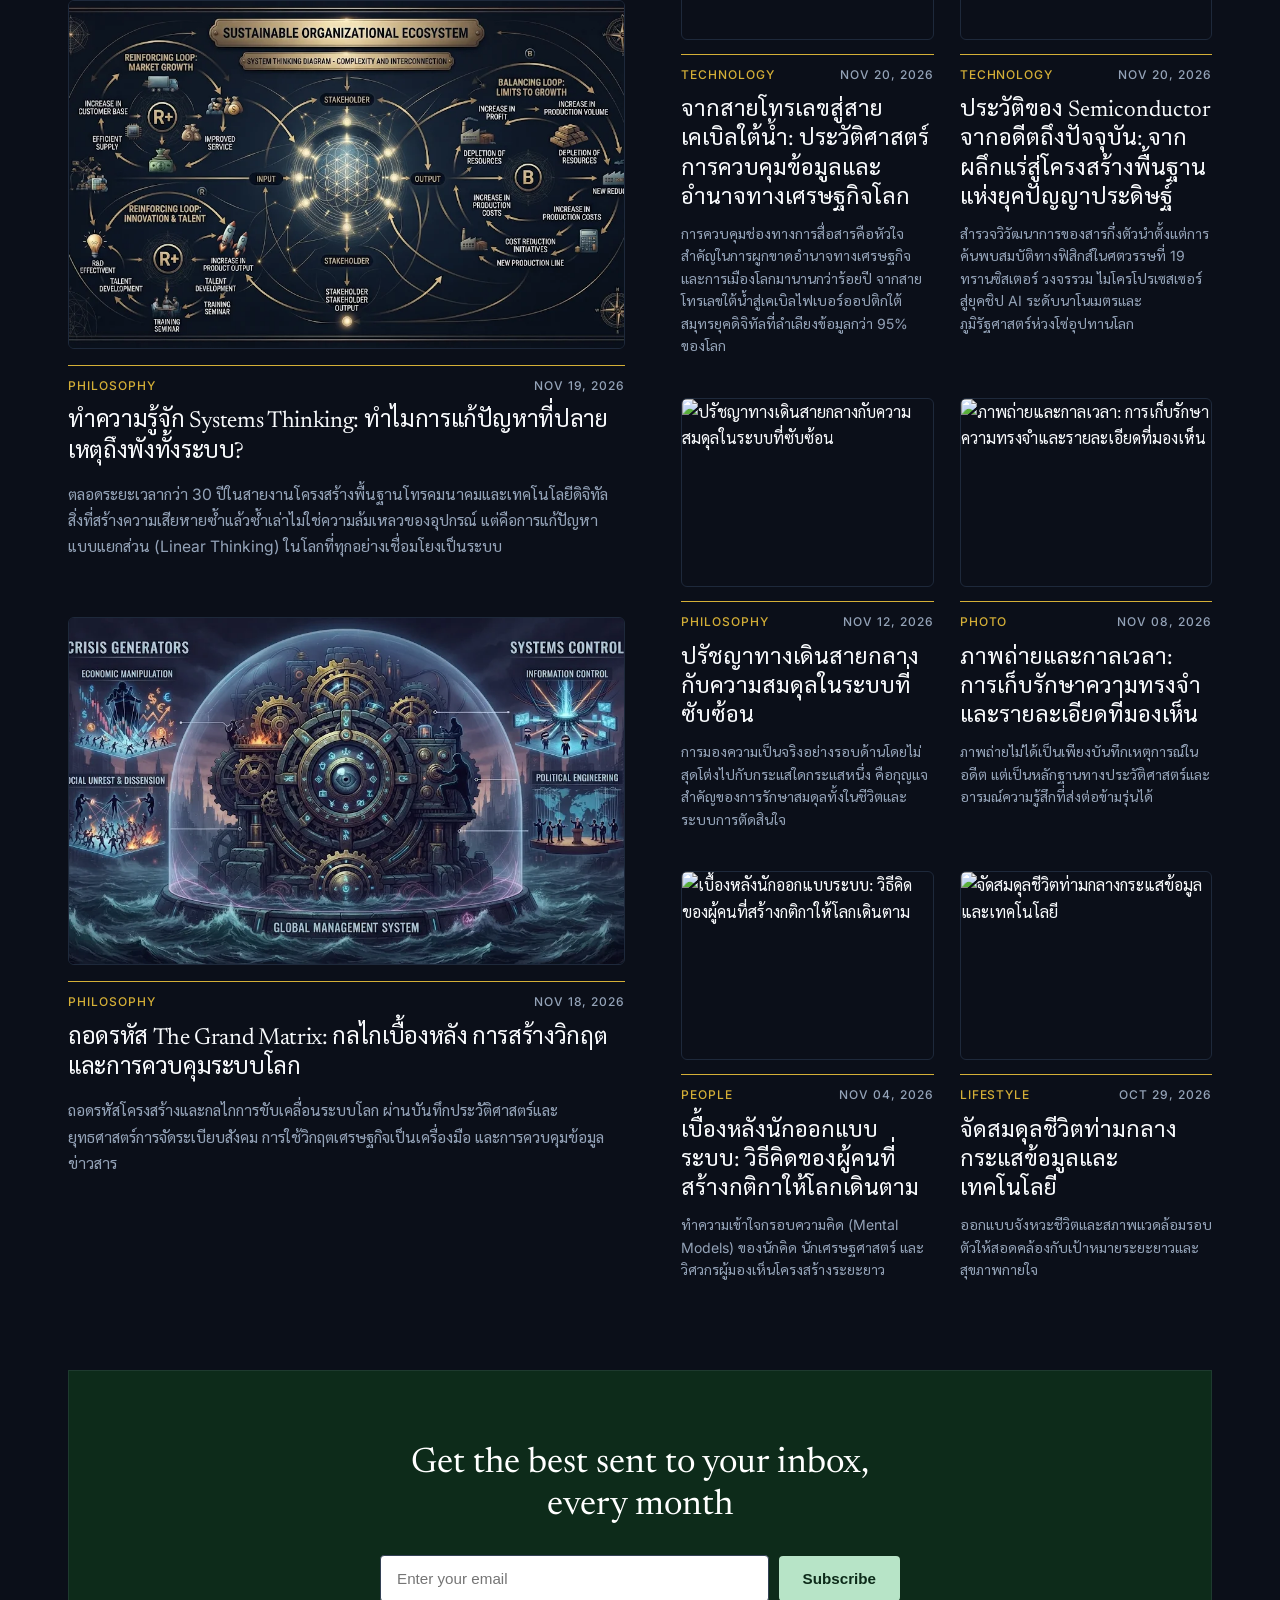
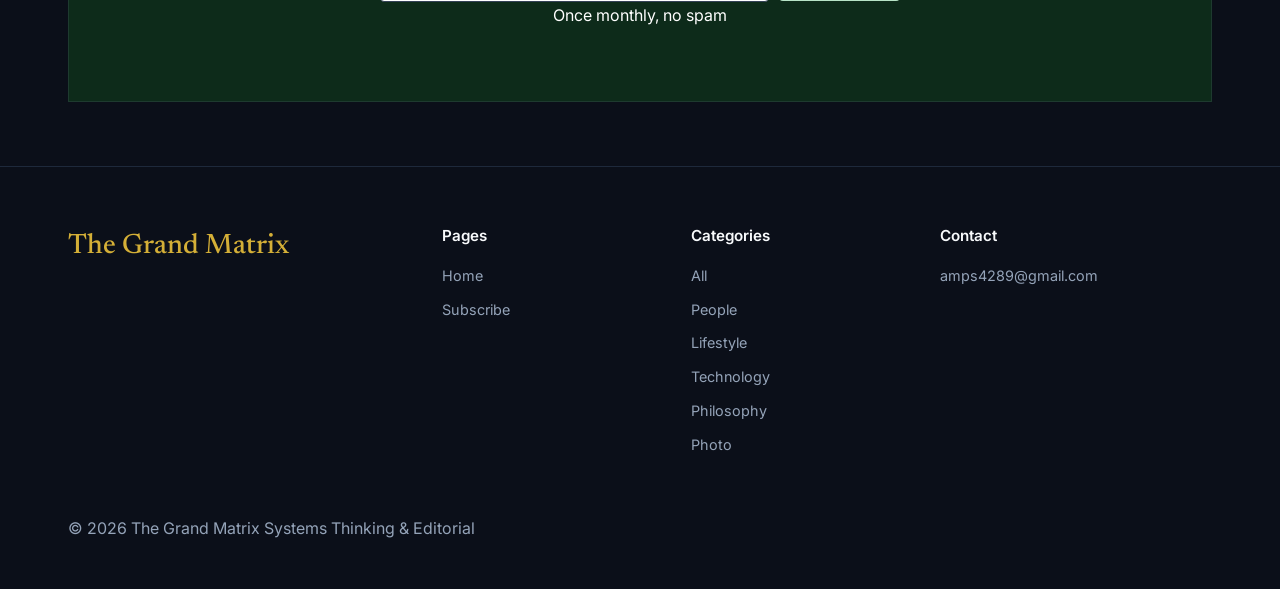
==== commit 1f68b312: "Add files via upload" ====
--- a/index.html
+++ b/index.html
@@ -54,15 +54,15 @@
     <!-- NEWSLETTER -->
     <section class="newsletter-box" id="newsletter">
       <h2>Get the best sent to your inbox, every month</h2>
-      <form class="newsletter-form" onsubmit="event.preventDefault(); alert('ขอบคุณที่ติดตาม The Grand Matrix ครับ'); this.reset();">
-        <input type="email" placeholder="Enter your email" required />
-        <button type="submit">Subscribe</button>
+      <form class="newsletter-form" id="newsletterForm">
+        <input type="email" id="subscriberEmail" placeholder="Enter your email" required />
+        <button type="submit" id="newsletterBtn">Subscribe</button>
       </form>
-      <div class="newsletter-note">Once monthly, no spam</div>
+      <div class="newsletter-note" id="newsletterStatus">Once monthly, no spam</div>
     </section>
   </div>
 
-  <!-- FOOTER (3 คอลัมน์: 1. Pages, 2. Categories, 3. Contact) -->
+  <!-- FOOTER (โลโก้ซ้าย + 3 คอลัมน์: Pages, Categories, Contact) -->
   <footer class="site-footer">
     <div class="container">
       <div class="footer-grid">
@@ -109,6 +109,48 @@
 
   <script src="posts-data.js"></script>
   <script>
+    const NEWSLETTER_ENDPOINT = 'YOUR_GOOGLE_APPS_SCRIPT_WEB_APP_URL';
+
+    const newsletterForm = document.getElementById('newsletterForm');
+    if (newsletterForm) {
+      newsletterForm.addEventListener('submit', async function (event) {
+        event.preventDefault();
+        const emailInput = document.getElementById('subscriberEmail');
+        const submitBtn = document.getElementById('newsletterBtn');
+        const statusEl = document.getElementById('newsletterStatus');
+        const email = emailInput.value.trim();
+
+        if (!email) return;
+
+        if (!NEWSLETTER_ENDPOINT || NEWSLETTER_ENDPOINT.includes('YOUR_GOOGLE_APPS_SCRIPT_WEB_APP_URL')) {
+          statusEl.textContent = 'ขอบคุณที่ติดตาม The Grand Matrix ครับ (รอตั้งค่า URL ของ Google Apps Script เพื่อบันทึกลงชีต)';
+          emailInput.value = '';
+          return;
+        }
+
+        submitBtn.disabled = true;
+        submitBtn.textContent = 'Saving...';
+        statusEl.textContent = 'กำลังบันทึกข้อมูล...';
+
+        try {
+          await fetch(NEWSLETTER_ENDPOINT, {
+            method: 'POST',
+            mode: 'no-cors',
+            headers: { 'Content-Type': 'text/plain;charset=utf-8' },
+            body: JSON.stringify({ email: email })
+          });
+
+          emailInput.value = '';
+          statusEl.textContent = 'ขอบคุณที่ติดตาม The Grand Matrix ครับ ระบบบันทึกอีเมลเรียบร้อยแล้ว';
+        } catch (error) {
+          statusEl.textContent = 'ไม่สามารถส่งข้อมูลได้ในขณะนี้ กรุณาลองใหม่อีกครั้งครับ';
+        } finally {
+          submitBtn.disabled = false;
+          submitBtn.textContent = 'Subscribe';
+        }
+      });
+    }
+
     function renderPosts(category = 'ALL') {
       const featuredList = document.getElementById('featuredList');
       const recentGrid = document.getElementById('recentGrid');
--- a/style.css
+++ b/style.css
@@ -143,7 +143,7 @@
 /* ขนาด Welcome บนคอมพิวเตอร์ (ปรับตัวเลขนี้ได้ทั้งเพิ่มและลด) */
 .hero-title {
   font-family: var(--font-serif);
-  font-size: 1.85rem;
+  font-size: 1.95rem;
   font-weight: 400;
   line-height: 1.25;
   max-width: 780px;
@@ -270,7 +270,7 @@
 
 .single-post-title {
   font-family: var(--font-serif);
-  font-size: 2.2rem;
+  font-size: 1.6rem;
   line-height: 1.25;
   margin-bottom: 24px;
   color: var(--text-primary);
@@ -443,4 +443,4 @@
 }
 
 .footer-col a:hover {
-  color: #d4af37;+  color: #d4af37;
